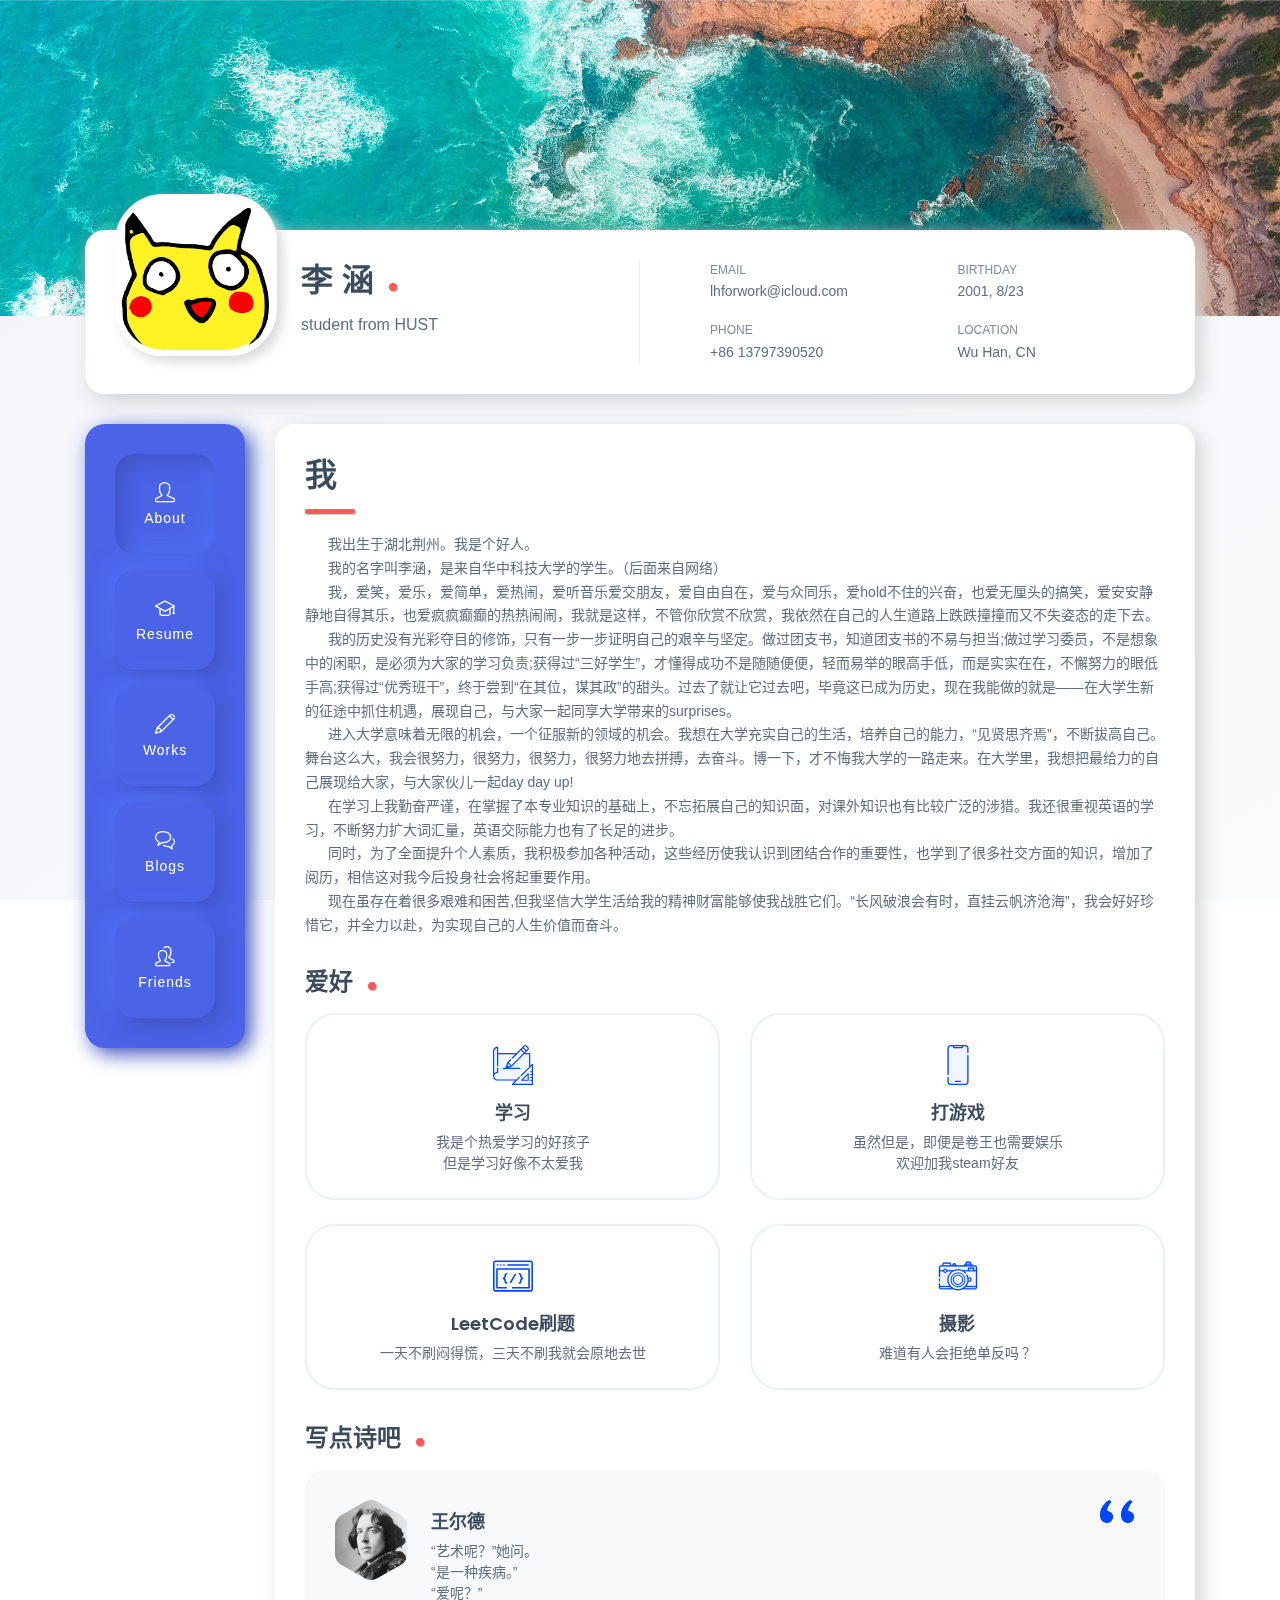
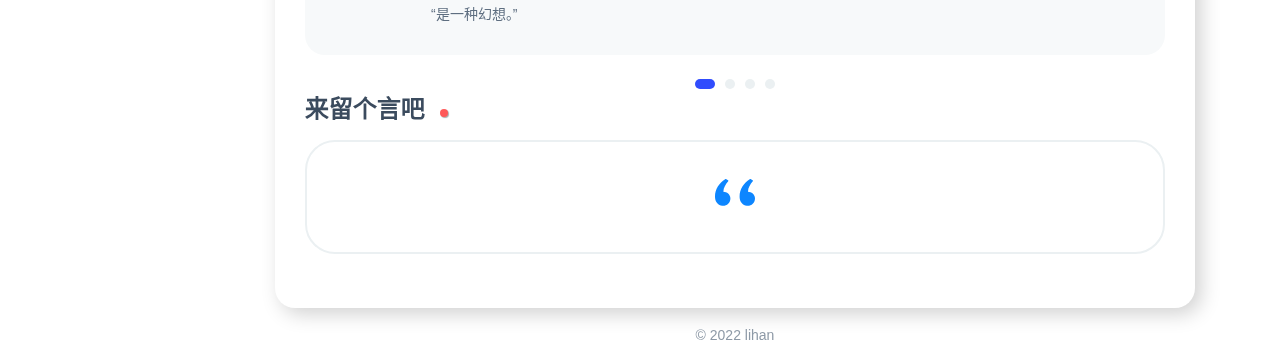
==== html/about.html @ 34a6a2f2 "first commit" ====
﻿<!DOCTYPE html>
<html lang="zh-CN">

<head>
    <meta charset="utf-8"/>
    <title>my about</title>
    <!-- Meta Data -->
    <meta http-equiv="X-UA-Compatible" content="IE=edge">
    <meta name="viewport" content="width=device-width, initial-scale=1, shrink-to-fit=no">
    <meta name="format-detection" content="telephone=no"/>
    <meta name="format-detection" content="address=no"/>
    <meta name="author" content="lihan"/>
    <meta name="description" content="blog"/>
    <!-- Styles -->
    <link rel="stylesheet" type="text/css" href="../assets/css/style.css"/>
    <!-- JavaScripts -->
    <script src="../assets/js/jquery-3.4.1.min.js"></script>
    <script src="../assets/js/plugins.min.js"></script>
    <script src="../assets/js/common.js"></script>
</head>
<body>
<!--加载动画-->
<div class="preloader">
    <div class="preloader__wrap">
        <div class="circle-pulse">
            <div class="circle-pulse__1"></div>
            <div class="circle-pulse__2"></div>
        </div>
        <div class="preloader__progress"><span></span></div>
    </div>
</div>
<main class="main">
    <!-- Header Image -->
    <div class="header-image ">
        <div class="js-parallax " style="background-image: url(../assets/img/index_background.jpg);"></div>
    </div>

    <div class="container gutter-top">
        <!-- Header -->
        <header class="header box">
            <div class="header-name-avatar">
                <div class="header-photo ">
                    <a href="../index.html">
                        <img class="header-photo-img " src="../assets/img/pikapika.jpg" alt="avatar">
                    </a>
                </div>
                <div class="header-base-info">
                    <h2 class="title">李&nbsp涵</h2>
                    <div class="status">student from HUST</div>
                </div>
            </div>
            <div class="header-right">
                <ul class="header__contact">
                    <li><span class="overhead">Email</span>lhforwork@icloud.com</li>
                    <li><span class="overhead">Phone</span>+86 13797390520</li>
                </ul>
                <ul class="header__contact">
                    <li><span class="overhead">Birthday</span>2001, 8/23</li>
                    <li><span class="overhead">Location</span>Wu Han, CN</li>
                </ul>
            </div>
        </header>

        <div class="row sticky-parent">
            <!-- Sidebar nav -->
            <aside class="col-12 col-md-12 col-lg-2">
                <div class="sidebar box2 sticky-column">
                    <ul class="nav">
                        <li class="nav__item"><a class="active" href="about.html"><i class="simple-icon-user"></i>About</a>
                        </li>
                        <li class="nav__item"><a href="resume.html"><i class="simple-icon-graduation"></i>Resume</a>
                        </li>
                        <li class="nav__item"><a href="works.html"><i class="simple-icon-pencil"></i>Works</a></li>
                        <li class="nav__item"><a href="blog.html"><i class="simple-icon-bubbles"></i>Blogs</a></li>
                        <li class="nav__item"><a href="friends.html"><i class="simple-icon-people"></i>Friends</a></li>
                    </ul>
                </div>
            </aside>

            <!-- Content -->
            <div class="col-12 col-md-12 col-lg-10">
                <div class="box box-content">
                    <!-- About -->
                    <div class="pb-0 pb-sm-2">
                        <h1 class="title title--h1 first-title title-separate">我</h1>
                        <p>&nbsp;&nbsp;&nbsp;&nbsp;&nbsp;&nbsp;我出生于湖北荆州。我是个好人。
                            <br/>&nbsp;&nbsp;&nbsp;&nbsp;&nbsp;&nbsp;我的名字叫李涵，是来自华中科技大学的学生。（后面来自网络）
                            <br/>&nbsp;&nbsp;&nbsp;&nbsp;&nbsp;&nbsp;我，爱笑，爱乐，爱简单，爱热闹，爱听音乐爱交朋友，爱自由自在，爱与众同乐，爱hold不住的兴奋，也爱无厘头的搞笑，爱安安静静地自得其乐，也爱疯疯癫癫的热热闹闹，我就是这样，不管你欣赏不欣赏，我依然在自己的人生道路上跌跌撞撞而又不失姿态的走下去。
                            <br/>&nbsp;&nbsp;&nbsp;&nbsp;&nbsp;&nbsp;我的历史没有光彩夺目的修饰，只有一步一步证明自己的艰辛与坚定。做过团支书，知道团支书的不易与担当;做过学习委员，不是想象中的闲职，是必须为大家的学习负责;获得过“三好学生”，才懂得成功不是随随便便，轻而易举的眼高手低，而是实实在在，不懈努力的眼低手高;获得过“优秀班干”，终于尝到“在其位，谋其政”的甜头。过去了就让它过去吧，毕竟这已成为历史，现在我能做的就是——在大学生新的征途中抓住机遇，展现自己，与大家一起同享大学带来的surprises。
                            <br/>&nbsp;&nbsp;&nbsp;&nbsp;&nbsp;&nbsp;进入大学意味着无限的机会，一个征服新的领域的机会。我想在大学充实自己的生活，培养自己的能力，“见贤思齐焉”，不断拔高自己。舞台这么大，我会很努力，很努力，很努力，很努力地去拼搏，去奋斗。博一下，才不悔我大学的一路走来。在大学里，我想把最给力的自己展现给大家，与大家伙儿一起day day up!
                            <br/>&nbsp;&nbsp;&nbsp;&nbsp;&nbsp;&nbsp;在学习上我勤奋严谨，在掌握了本专业知识的基础上，不忘拓展自己的知识面，对课外知识也有比较广泛的涉猎。我还很重视英语的学习，不断努力扩大词汇量，英语交际能力也有了长足的进步。
                            <br/>&nbsp;&nbsp;&nbsp;&nbsp;&nbsp;&nbsp;同时，为了全面提升个人素质，我积极参加各种活动，这些经历使我认识到团结合作的重要性，也学到了很多社交方面的知识，增加了阅历，相信这对我今后投身社会将起重要作用。
                            <br/>&nbsp;&nbsp;&nbsp;&nbsp;&nbsp;&nbsp;现在虽存在着很多艰难和困苦,但我坚信大学生活给我的精神财富能够使我战胜它们。“长风破浪会有时，直挂云帆济沧海”，我会好好珍惜它，并全力以赴，为实现自己的人生价值而奋斗。
                        </p>
                    </div>

                    <!-- 爱好 -->
                    <div class="mt-1">
                        <h2 class="title title--h3">爱好</h2>
                        <div class="row">
                            <!-- Case Item -->
                            <div class="col-12 col-lg-6">
                                <div class="case-item">
                                    <img class="case-item-icon" src="../assets/icon/icon-design.svg" alt=""/>
                                    <div>
                                        <h3 class="title title-h4">学习</h3>
                                        <p class="case-item-caption">我是个热爱学习的好孩子<br/>但是学习好像不太爱我</p>
                                    </div>
                                </div>
                            </div>
                            <!-- Case Item -->
                            <div class="col-12 col-lg-6">
                                <div class="case-item">
                                    <img class="case-item-icon" src="../assets/icon/icon-app.svg" alt=""/>
                                    <div>
                                        <h3 class="title title-h4">打游戏</h3>
                                        <p class="case-item-caption">虽然但是，即便是卷王也需要娱乐<br/>欢迎加我steam好友</p>
                                    </div>
                                </div>
                            </div>
                            <!-- Case Item -->
                            <div class="col-12 col-lg-6">
                                <div class="case-item">
                                    <img class="case-item-icon" src="../assets/icon/icon-dev.svg" alt=""/>
                                    <div>
                                        <h3 class="title title-h4">LeetCode刷题</h3>
                                        <p class="case-item-caption">一天不刷闷得慌，三天不刷我就会原地去世</p>
                                    </div>
                                </div>
                            </div>

                            <!-- Case Item -->
                            <div class="col-12 col-lg-6">
                                <div class="case-item">
                                    <img class="case-item-icon" src="../assets/icon/icon-photo.svg" alt=""/>
                                    <div>
                                        <h3 class="title title-h4">摄影</h3>
                                        <p class="case-item-caption">难道有人会拒绝单反吗 ？</p>
                                    </div>
                                </div>
                            </div>
                        </div>
                    </div>

                    <!-- 诗 -->
                    <div class="mt-2">
                        <h2 class="title title--h3">写点诗吧</h2>
                        <div class="swiper-container js-carousel-review">
                            <div class="swiper-wrapper">
                                <!-- Item review -->
                                <div class="swiper-slide review-item">
                                    <svg class="avatar avatar--80" viewBox="0 0 84 84">
                                        <g class="avatar__hexagon">
                                            <image xlink:href="../assets/img/王尔德.jpg" height="100%"/>
                                        </g>
                                    </svg>
                                    <div class="review-item__textbox">
                                        <h4 class="title title--h5">王尔德</h4>
                                        <p class="review-item__caption">“艺术呢？”她问。<br/>“是一种疾病。”
                                            <br/>“爱呢？”<br/>“是一种幻想。”</p>
                                    </div>
                                </div>

                                <!-- Item review -->
                                <div class="swiper-slide review-item">
                                    <svg class="avatar avatar--80" viewBox="0 0 84 84">
                                        <g class="avatar__hexagon">
                                            <image xlink:href="../assets/img/菲茨杰拉德.jpg" height="100%" />
                                        </g>
                                    </svg>
                                    <div class="review-item__textbox">
                                        <h4 class="title title--h5">菲茨杰拉德</h4>
                                        <p class="review-item__caption">我感到自己既身在其中，又置身事外，<br/>对人生无穷无尽的变化既着迷，又厌恶。</p>
                                    </div>
                                </div>

                                <!-- Item review -->
                                <div class="swiper-slide review-item">
                                    <svg class="avatar avatar--80" viewBox="0 0 84 84">
                                        <g class="avatar__hexagon">
                                            <image xlink:href="../assets/img/萨特.jpg" height="100%" />
                                        </g>
                                    </svg>
                                    <div class="review-item__textbox">
                                        <h4 class="title title--h5">萨特</h4>
                                        <p class="review-item__caption">人是一堆无用的热情。</p>
                                    </div>
                                </div>

                                <!-- Item review -->
                                <div class="swiper-slide review-item">
                                    <svg class="avatar avatar--80" viewBox="0 0 84 84">
                                        <g class="avatar__hexagon">
                                            <image xlink:href="../assets/img/米兰昆德拉.jpg" height="100%" />
                                        </g>
                                    </svg>
                                    <div class="review-item__textbox">
                                        <h4 class="title title--h5">米兰·昆德拉</h4>
                                        <p class="review-item__caption">“那咱们往哪儿啊？”<br/>“往前走。”<br/>“哪里是前啊？”<br/>“我对您透露一个大秘密，这是人类最古老的玩笑。往哪走，都是往前走。”</p>
                                    </div>
                                </div>
                            </div>

                            <div class="swiper-pagination"></div>
                        </div>
                    </div>

                    <!-- SVG masks -->
                    <svg class="svg-defs">
                        <clipPath id="avatar-box">
                            <path d="M1.85379 38.4859C2.9221 18.6653 18.6653 2.92275 38.4858 1.85453 56.0986.905299 77.2792 0 94 0c16.721 0 37.901.905299 55.514 1.85453 19.821 1.06822 35.564 16.81077 36.632 36.63137C187.095 56.0922 188 77.267 188 94c0 16.733-.905 37.908-1.854 55.514-1.068 19.821-16.811 35.563-36.632 36.631C131.901 187.095 110.721 188 94 188c-16.7208 0-37.9014-.905-55.5142-1.855-19.8205-1.068-35.5637-16.81-36.63201-36.631C.904831 131.908 0 110.733 0 94c0-16.733.904831-37.9078 1.85379-55.5141z"/>
                        </clipPath>
                        <clipPath id="avatar-hexagon">
                            <path d="M0 27.2891c0-4.6662 2.4889-8.976 6.52491-11.2986L31.308 1.72845c3.98-2.290382 8.8697-2.305446 12.8637-.03963l25.234 14.31558C73.4807 18.3162 76 22.6478 76 27.3426V56.684c0 4.6805-2.5041 9.0013-6.5597 11.3186L44.4317 82.2915c-3.9869 2.278-8.8765 2.278-12.8634 0L6.55974 68.0026C2.50414 65.6853 0 61.3645 0 56.684V27.2891z"/>
                        </clipPath>
                    </svg>

                    <!-- 留言板 -->
                    <div class="mt-1">
                        <h2 class="title title--h3">来留个言吧</h2>
                        <div class="row">
                            <div class="col-12 ">
                                <a href="board.html">
                                <div class="case-item">
                                    <img class="case-item-icon" src="../assets/icon/icon-quote-dark.svg" alt=""/>
                                </div>
                                </a>
                            </div>
                        </div>
                    </div>
                </div>
                <!-- Footer -->
                <footer class="footer">© 2022 lihan</footer>
            </div>
        </div>
    </div>
</main>

<div class="back-to-top"></div>

</body>
</html>
---- assets/css/style.css ----
/* ------------------------------------------------

 - General Styles
 - Typography
 - Preloader
 - Form
 - Button
 - Preloader
 - Header
 - Sections
 - Navbar
 - Footer
 - Cases
 - Clients
 - Contact
 - Single post
 - Footer
 - Contact
 - Portfolio
 - News
 - Single news
 - Testimonials
 - Timeline
 - Other
 
------------------------------------------------ */
@import url(vendors/bootstrap.min.css);
@import url(vendors/swiper.min.css);
@import url(../icon/icomoon.css);
@import url(../icon/simple-line-icons.css);
@import url("https://fonts.googleapis.com/css2?family=Poppins:ital,wght@0,400;0,500;0,600;1,400;1,500;1,600&display=swap");
/* -----------------------------------------------------------------
    - General Styles
----------------------------------------------------------------- */
*,
::before,
::after {
  background-repeat: no-repeat;
  box-sizing: border-box;
}

html {
  font-size: 1rem;
  -webkit-overflow-scrolling: touch;
  -webkit-box-sizing: border-box;
  box-sizing: border-box;
  -ms-overflow-x: hidden;
}

body, html {
  -webkit-text-size-adjust: 100%;
}

body {
  background: linear-gradient(145.44deg, #F2F4FA 0%, #FAFBFC 100%) no-repeat fixed;
  color: #5E6E80;
  font-family: "PingFang SC","Helvetica Neue", sans-serif;
  font-weight: 400;
  font-size: 0.875rem;
  line-height: 1.7;
  min-height: 100vh;
  overflow-x: hidden;
  -ms-overflow-style: scrollbar;
  -webkit-font-smoothing: antialiased;
}
@media only screen and (max-width: 580px) {
  body {
    line-height: 1.6;
  }
}

html.is-scroll-disabled body {
  height: 100vh;
  overflow: hidden;
}

@media all and (-ms-high-contrast: none), (-ms-high-contrast: active) {
  html.is-scroll-disabled {
    overflow: hidden;
  }
}
.no-scroll {
  overflow: hidden;
  -ms-overflow-style: none;
}

.no-scroll-height {
  overflow-x: hidden;
}

.svg-defs {
  position: absolute;
  height: 0;
  width: 0;
}


/* -----------------------------------------------------------------
    - Typography
----------------------------------------------------------------- */
h1, h2, h3, h4, h5, h6 {
  color: #3B4B5E;
  font-family: "Poppins", sans-serif;
  font-weight: 600;
  line-height: 1.3;
}

.title--h1 {
  font-size: 2rem;
  margin-bottom: 1.3rem;
}
@media only screen and (max-width: 580px) {
  .title--h1 {
    font-size: 1.75rem;
    margin-bottom: 1rem;
  }
}
.title--h2 {
  font-size: 1.625rem;
}
@media only screen and (max-width: 580px) {
  .title--h2 {
    font-size: 1.375rem;
  }
}
.title--h3 {
  font-size: 1.5rem;
  margin-bottom: 1rem;
}
@media only screen and (max-width: 580px) {
  .title--h3 {
    font-size: 1.125rem;
  }
}
.title-h4 {
  font-size: 1.125rem;
}
@media only screen and (max-width: 580px) {
  .title-h4 {
    font-size: 1rem;
  }
}
.title--h5 {
  font-size: 1rem;
}
@media only screen and (max-width: 580px) {
  .title--h5 {
    font-size: 0.875rem;
  }
}
.title--h6 {
  font-size: 0.875rem;
}
@media only screen and (max-width: 580px) {
  .title--h6 {
    font-size: 0.75rem;
  }
}
.title--tone {
  color: #304CFD;
}
.title-icon {
  margin-right: 0.5rem;
  margin-top: -0.25rem;
  height: 1.875rem;
  width: 1.875rem;
}
@media only screen and (max-width: 580px) {
  .title-icon {
    height: 1.5625rem;
    width: 1.875rem;
  }
}
.title-separate {
  margin-bottom: 2.3125rem;
  position: relative;
}
.title-separate::before, .title-separate::after {
  content: '';
  background-color: #FF5959;
  border-radius: 1rem;
  height: 5px;
  position: absolute;
  bottom: -18px;
  left: 0;
  width: 3.125rem;
  box-shadow: 1px 1px 1px #cbc9c9;
  z-index: 1;
}

@media only screen and (max-width: 580px) {
  .title-separate {
    margin-bottom: 1.5625rem;
  }
  .title-separate::before, .title-separate::after {
    height: 0.1875rem;
    bottom: -0.625rem;
  }
  .title-separate::before {
    width: 3rem;
  }
  .title-separate::after {
    width: 1rem;
  }
}

.weight--400 {
  font-weight: 400;
}
.weight--500 {
  font-weight: 500;
}
.weight--600 {
  font-weight: 600;
}

.overhead {
  color: rgba(94, 110, 128, 0.8);
  font-size: 0.75rem;
  display: block;
  text-transform: uppercase;
}

.block-quote {
  font-size: 1rem;
  font-weight: 400;
  font-style: italic;
  margin: 1.8125rem 0;
  position: relative;
  line-height: 1.6;
}
@media only screen and (max-width: 992px) {
  .block-quote {
    padding-left: 3.75rem;
  }
}
@media only screen and (max-width: 580px) {
  .block-quote {
    font-size: 1.125rem;
    margin: 0.625rem 0 1.25rem;
    padding-left: 0;
    padding-top: 2.5rem;
  }
}
.block-quote::before {
  background-image: url(../icon/icon-quote.svg);
  background-repeat: no-repeat;
  background-position: center;
  background-size: contain;
  content: '';
  height: 2.125rem;
  margin: 0 auto;
  position: absolute;
  top: 0;
  left: -54px;
  width: 2.125rem;
}
@media only screen and (max-width: 992px) {
  .block-quote::before {
    left: 0;
  }
}
@media only screen and (max-width: 580px) {
  .block-quote::before {
    right: 0;
  }
}
.block-quote__author {
  font-size: 0.875rem;
  font-style: normal;
  display: block;
  margin-top: 0.625rem;
  padding-left: 3rem;
  position: relative;
}
@media only screen and (max-width: 580px) {
  .block-quote__author {
    font-size: 0.875rem;
    margin-top: 0;
    padding-left: 2rem;
  }
}
.block-quote__author::before {
  content: '';
  background-color: #5E6E80;
  height: 1px;
  margin-bottom: auto;
  margin-top: auto;
  position: absolute;
  top: 0;
  bottom: 0;
  left: 0;
  width: 2rem;
}
@media only screen and (max-width: 580px) {
  .block-quote__author::before {
    width: 1rem;
  }
}

a {
  color: #304CFD;
  cursor: pointer;
  text-decoration: none;
  -webkit-text-decoration-skip: objects;
  transition: color 0.3s cubic-bezier(0.72, 0.16, 0.345, 0.875);
}
a:hover {
  color: #304CFD;
  outline: none;
  text-decoration: underline;
}
a.decoration--none {
  text-decoration: none;
}

img {
  max-width: 100%;
  -webkit-user-select: none;
  -moz-user-select: none;
  -ms-user-select: none;
  user-select: none;
}

iframe {
  background-color: #5E6E80;
  border: 0;
  display: block;
  height: 100%;
  width: 100%;
}

.cover {
  border-radius: 0.375rem;
  object-fit: cover;
  object-position: center;
  font-family: 'object-fit: cover; object-position: center;', sans-serif;
  height: 100%;
  width: 100%;
}
@media only screen and (max-width: 580px) {
  .cover {
    border-radius: 0.25rem;
  }
}

::-moz-selection {
  background: transparent;
  color: #304CFD;
}

::selection {
  background: transparent;
  color: #304CFD;
}

/* -----------------------------------------------------------------
    - Form
----------------------------------------------------------------- */
.form-control, select,
.custom-select {
  background-color: #F7F9FA;
  border: 2px solid #F7F9FA;
  border-radius: 1.25rem;
  box-shadow: none;
  color: #5E6E80;
  font-size: inherit;
  height: auto;
  padding: 0.875rem 1.375rem 0.8125rem;
  position: relative;
  width: 100%;
  -webkit-appearance: none;
  -moz-appearance: none;
  appearance: none;
}
@media only screen and (max-width: 580px) {
  .form-control, select,
  .custom-select {
    padding: 0.8125rem 1.375rem 0.75rem;
  }
}

.form-control:focus, select:focus,
.custom-select:focus {
  background-color: #fff;
  border: 2px solid rgba(141, 153, 166, 0.2);
  color: #5E6E80;
  box-shadow: none;
  outline: none;
}

.form-control {
  line-height: inherit;
}
@media all and (-ms-high-contrast: none), (-ms-high-contrast: active) {
  .form-control {
    line-height: 0;
  }
}
.form-control__icon {
  padding-left: 3.375rem;
}
@media only screen and (max-width: 580px) {
  .form-control__icon {
    padding-left: 2.8125rem;
  }
}


.form-group {
  margin-bottom: 2rem;
  position: relative;
}
@media only screen and (max-width: 580px) {
  .form-group {
    margin-bottom: 1.6875rem;
  }
}
.form-group .font-icon {
  color: #5E6E80;
  font-size: 1.125rem;
  margin: auto 0;
  position: absolute;
  top: 0;
  bottom: 0;
  left: 38px;
  height: 1rem;
  width: 1rem;
  z-index: 1;
}
@media only screen and (max-width: 580px) {
  .form-group .font-icon {
    font-size: 1rem;
    left: 2.125rem;
  }
}

.help-block {
  position: absolute;
  font-size: 0.75rem;
  line-height: 1.4;
  padding-top: 0.3125rem;
  padding-left: 0.375rem;
}
@media only screen and (max-width: 580px) {
  .help-block {
    font-size: 0.6875rem;
  }
}

.with-errors {
  color: #FF3D57;
}

.has-error input,
.has-error input:focus{
  border-color: #FF3D57;
}

#validator-contact {
  font-size: 0.875rem;
  margin-top: 1rem;
}

.form-control::-webkit-input-placeholder {
  color: #8D99A6;
}

.form-control::-moz-placeholder {
  color: #8D99A6;
}

.form-control:-ms-input-placeholder {
  color: #8D99A6;
}

.form-control::-ms-input-placeholder {
  color: #8D99A6;
}

.form-control::placeholder {
  color: #8D99A6;
}

input:invalid{
  outline: none !important;
}

.custom-control-input:focus ~ .custom-control-label::before {
  box-shadow: 0 0 0 0.2rem rgba(48, 76, 253, 0.25);
}
.custom-control-input:focus:not(:checked) ~ .custom-control-label::before {
  border-color: #304CFD;
}
.custom-control-input:not(:disabled):active ~ .custom-control-label::before {
  border-color: #fff;
  background-color: transparent;
}
.custom-control-input:checked ~ .custom-control-label::before {
  border-color: #304CFD;
  background-color: #304CFD;
}

.custom-control-label {
  line-height: 1.55;
  padding-left: 0.5rem;
}
.custom-control-label::before {
  background-color: transparent;
  border: 1px solid #5E6E80;
}

select,
.custom-select {
  background: url("data:image/svg+xml,%3csvg xmlns='http://www.w3.org/2000/svg' viewBox='0 0 4 5'%3e%3cpath fill='%23fff' d='M2 0L0 2h4zm0 5L0 3h4z'/%3e%3c/svg%3e") no-repeat right 0.1rem center/10px 16px;
}
select option,
.custom-select option {
  color: #5E6E80;
}

.dropdown-menu {
  border: 0;
  border-radius: 12px;
  box-shadow: 0 0.5rem 2.5rem rgba(94, 110, 128, 0.25);
  color: #5E6E80;
  font-size: 0.9375rem;
}
.dropdown-menu::before {
  content: '';
  border-left: 0.375rem solid transparent;
  border-right: 0.375rem solid transparent;
  border-bottom: 0.375rem solid #fff;
  height: 0;
  position: absolute;
  top: -6px;
  left: 18px;
  width: 0;
}
.dropdown.dropup .dropdown-menu::before {
  border-left: 0.375rem solid transparent;
  border-right: 0.375rem solid transparent;
  border-top: 0.375rem solid #fff;
  border-bottom: 0.375rem solid transparent;
  top: auto;
  bottom: -0.75rem;
}

.tooltip-inner {
  max-width: 12.5rem;
  padding: 0.25rem 0.625rem 0.25rem;
  background-color: #5E6E80;
  border-radius: 0.25rem;
  box-shadow: 0 1rem 2rem rgba(94, 110, 128, 0.25), 0 0.125rem 1rem rgba(94, 110, 128, 0.5);
}
.tooltip.show {
  opacity: 1;
}

.bs-tooltip-top .arrow::before,
.bs-tooltip-auto[x-placement^="top"] .arrow::before {
  border-width: 0.3125rem 0.3125rem 0;
  border-top-color: #5E6E80;
}

.bs-tooltip-right .arrow::before,
.bs-tooltip-auto[x-placement^="right"] .arrow::before {
  border-width: 0.3125rem 0.3125rem 0.3125rem 0;
  border-right-color: #5E6E80;
}

.bs-tooltip-left .arrow::before,
.bs-tooltip-auto[x-placement^="left"] .arrow::before {
  border-width: 0.3125rem 0 0.3125rem 0.3125rem;
  border-left-color: #5E6E80;
}

.bs-tooltip-bottom .arrow::before,
.bs-tooltip-auto[x-placement^="bottom"] .arrow::before {
  border-width: 0 0.3125rem 0.3125rem;
  border-bottom-color: #5E6E80;
}

@media only screen and (min-width: 580px) {
  .pt-sm-6 {
    padding-top: 5rem;
  }
}

.btn {
  background-image: linear-gradient(142.17deg, #3086FF 6.66%, #304CFD 91.48%);
  box-shadow: inset -0.25rem -0.25rem 0.3125rem rgba(0, 0, 0, 0.1), inset 0.25rem 0.25rem 0.3125rem rgba(255, 255, 255, 0.23);
  border-radius: 20px;
  border: 0;
  color: #fff;
  cursor: pointer;
  font-size: 1rem;
  font-weight: 400;
  line-height: 1;
  height: 3.5rem;
  padding: 0 1.5rem;
  position: relative;
  transition: .4s ease-in-out;
  white-space: nowrap;
}
.btn:hover {
  color: #fff;
  box-shadow: none;
  opacity: .9;
}
.btn .font-icon {
  margin-right: 0.375rem;
}
.btn.disabled {
  pointer-events: none;
}
.btn.disabled:hover {
  opacity: .9;
}
.btn.disabled:hover {
  opacity: .9;
}

button:focus {
  outline: none;
}

/* -----------------------------------------------------------------
    - Preloader
----------------------------------------------------------------- */
.preloader {
  display: flex;
  align-items: center;
  justify-content: center;
  background-color: #fff;
  position: fixed;
  top: 0;
  left: 0;
  width: 100%;
  height: 100%;
  overflow: hidden;
  text-align: center;
  z-index: 1106;
  opacity: 1;
}
.preloader > * {
  min-width: 0;
}
.preloader__wrap {
  width: 100%;
  max-width: 9.375rem;
}
.preloader__progress {
  background: #fff;
  height: 0.125rem;
  position: absolute;
  top: 0;
  left: 0;
  overflow: hidden;
  width: 100%;
}
.preloader__progress span {
  background: #304CFD;
  position: absolute;
  top: 0;
  left: 0;
  height: 100%;
  width: 0;
}

.circle-pulse > * {
  position: absolute;
  top: 50%;
  left: 50%;
  border-radius: 50%;
  box-sizing: border-box;
  transform: scale(0);
  animation: pulse 0.5s;
}

.circle-pulse__1 {
  width: 6rem;
  height: 6rem;
  margin-top: -3rem;
  margin-left: -3rem;
  background-color: #304CFD;
}

.circle-pulse__2 {
  width: 4.8rem;
  height: 4.8rem;
  margin-top: -2.4rem;
  margin-left: -2.4rem;
  background-color: rgba(48, 76, 253, 0.7);
  animation-delay: -0.3s;
}

@keyframes pulse {
  0% {
    transform: scale(0, 0);
    opacity: 1;
  }
  100% {
    transform: scale(1, 1);
    opacity: 0;
  }
}
/* -----------------------------------------------------------------
    - Header
----------------------------------------------------------------- */
.header-image {
  height: 19.75rem;
  position: absolute;
  top: 0;
  left: 0;
  width: 100%;
}

.header {
  display: flex;
  margin-bottom: 1.875rem;
}
.header > * {
  min-width: 0;
}
@media only screen and (max-width: 992px) {
  .header {
    flex-direction: column;
  }
}
@media only screen and (max-width: 580px) {
  .header {
    margin-bottom: 0.9375rem;
  }
}
.header-name-avatar {
  display: flex;
  align-items: start;
  flex: 0 0 50%;
  padding-right: 1.875rem;
  position: relative;
}
.header-name-avatar > * {
  min-width: 0;
}
.header-name-avatar::before {
  content: '';
  background-color: #EBF0F2;
  position: absolute;
  top: 0;
  right: 0;
  bottom: 0;
  height: 100%;
  width: 1px;
}
@media only screen and (max-width: 992px) {
  .header-name-avatar::before {
    position: absolute;
    top: auto;
    right: 0;
    bottom: 0;
    height: 1px;
    width: 100%;
  }
}
.header-right {
  display: flex;
  align-items: start;
  flex: 0 0 50%;
  padding-left: 1.875rem;
}
.header-right > * {
  min-width: 0;
}
@media only screen and (max-width: 992px) {
  .header-right {
    padding-left: 0;
    padding-top: 1.875rem;
  }
  .header-right ul:first-child {
    padding: 0;
  }
}
@media only screen and (max-width: 580px) {
  .header-right {
    padding-top: 1.5rem;
  }
}
.header-photo {
  border: 0.375rem solid #fff;
  border-radius: 3rem;
  background: #ffffff;
  box-shadow:  6px 6px 12px #dbdbdb;
  margin-top: -4.125rem;
  height: 10.125rem;
  overflow: hidden;
  width: 10.125rem;
  cursor: pointer;
  transition: all 0.5s;
}
.header-photo:hover{
  transform: scale(1.1);
}
@media only screen and (max-width: 992px) {
  .header-photo {
    margin-top: -5rem;
    margin-bottom: 1.25rem;
  }
}
.header-photo-img {
  height: 100%;
  width: 100%;
}
.header-base-info {
  margin-left: 1.5rem;
}
@media only screen and (max-width: 992px) {
  .header-base-info {
    margin-left: 3rem;
  }
}
h2.title:after {
  content: "";
  background-color: #FF5959;
  border-radius: 50%;
  display: inline-block;
  margin-left: 15px;
  height: 8px;
  width: 8px;
  box-shadow: 1px 1px 1px #a9acac;
}

.header-base-info .title {
  margin-bottom: 0.125rem;
  font-family: "PingFang SC", sans-serif;
}
.header__social {
  display: flex;
  align-items: center;
  font-size: 1rem;
  list-style: none;
  margin-top: 0.5rem;
  margin-bottom: 0;
  padding: 0;
}
.header__social > * {
  min-width: 0;
}
.header__social li {
  margin-right: 1rem;
}
.header__social li:last-child {
  margin-right: 0;
}
.header__social a {
  color: #5E6E80;
  text-decoration: none;
}
.header__social a:hover {
  color: #304CFD;
}
@media only screen and (max-width: 992px) {
  .header__social {
    justify-content: center;
  }
}
.header__contact {
  list-style: none;
  margin-bottom: 0;
  width: 50%;
}
@media only screen and (max-width: 992px) {
  .header__contact:first-child {
    padding: 0;
    margin-bottom: 1rem;
  }
}
@media only screen and (max-width: 580px) {
  .header__contact {
    padding: 0;
    width: 100%;
  }
  .header__contact:first-child {
    margin-bottom: 0.75rem;
  }
}
.header__contact li {
  margin-bottom: 1rem;
  word-break: break-all;
}
@media only screen and (max-width: 580px) {
  .header__contact li {
    margin-bottom: 0.75rem;
  }
}
.header__contact li:last-child {
  margin-bottom: 0;
}

.status {
  font-size: 1rem;
  display: inline-flex;
  align-items: center;
  margin-top: 7px;
}
.status > * {
  min-width: 0;
}

/* -----------------------------------------------------------------
    - Sections
----------------------------------------------------------------- */
.box {
  padding: 1.875rem;
  position: relative;
  transition: box-shadow .5s ease-in-out;

  border-radius: 1.25rem;
  background: #ffffff;
  box-shadow:  0.375rem 0.375rem 1.25rem #d1d1d1;
}
.box2 {
  padding: 1.875rem;
  position: relative;
  transition: box-shadow .3s ease-in-out;
  border-radius: 1.25rem;
  background: #4A63E7;
  box-shadow:  0.375rem 0.375rem 1.25rem #3d51bd;
}

.box3{
  background-color: #fff;
  border-radius: 1.25rem;
  padding: 1.875rem;
  position: relative;
  transition: box-shadow .5s ease-in-out;
}
.box3:hover{
  border-radius: 1.25rem;
  background: #ffffff;
  box-shadow: inset 0.375rem 0.375rem 1.25rem #d1d1d1,
  inset -0.375rem -0.375rem 1.25rem #ffffff;
}

.box.news-item:hover{
  box-shadow:  none;
}
.progress:hover{
  transition: box-shadow .5s ease-in-out;
  border-radius: 1.25rem;
  background: #ffffff;
  box-shadow:  0.375rem 0.375rem 1.25rem #d1d1d1;
}
@media only screen and (max-width: 580px) {
  .box {
    padding: 1rem;
  }
}

.box__border {
  border: 2px solid #EBF0F2;
  border-radius: 20px;
}
@media only screen and (max-width: 580px) {
  .box__border {
    border-radius: 13px;
    padding: 1rem;
  }
  .box-content {
    border-radius: 13px;
  }
}

@media only screen and (max-width: 992px) {
  .box-content {
    border-radius: 0 0 20px 20px;
  }
}

.js-image {
  background-size: cover;
  background-position: center;
  height: 100%;
  width: 100%;
}

.overlay {
  position: relative;
}
.overlay::before, .overlay--45::before, .overlay--80::before {
  content: '';
  background-color: rgba(46, 47, 54, 0.8);
  position: absolute;
  top: 0;
  left: 0;
  height: 100%;
  width: 100%;
  z-index: 2;
}
.overlay--45::before {
  background-color: rgba(46, 47, 54, 0.45);
}
.overlay--80::before {
  background-color: rgba(46, 47, 54, 0.8);
}

.gutter-top {
  padding-top: 14.375rem;
}
@media only screen and (max-width: 580px) {
  .gutter-top {
    padding-top: 8.125rem;
  }
}
.gutter-top-100 {
  padding-top: 6.25rem;
}
@media only screen and (max-width: 580px) {
  .gutter-top-100 {
    padding-top: 8.125rem;
  }
}

.avatar {
  display: block;
  height: 100%;
  width: 100%;
}
.avatar--180 {
  max-height: 11.25rem;
  max-width: 11.25rem;
  height: 11.25rem;
  width: 11.25rem;
}
@media only screen and (max-width: 992px) {
  .avatar--180 {
    max-height: 12.5rem;
    max-width: 12.5rem;
    height: 12.5rem;
    width: 12.5rem;
  }
}
.avatar--80 {
  max-height: 5rem;
  max-width: 5rem;
}
@media only screen and (max-width: 580px) {
  .avatar--80 {
    max-height: 4.5454545455rem;
    max-width: 4.5454545455rem;
  }
}
.avatar--60 {
  max-height: 3.75rem;
  max-width: 3.75rem;
}
@media only screen and (max-width: 580px) {
  .avatar--60 {
    max-height: 2.8195488722rem;
    max-width: 2.8195488722rem;
  }
}
.avatar__box {
  clip-path: url(#avatar-box);
}
.avatar__hexagon {
  clip-path: url(#avatar-hexagon);
}
.avatar image {
  height: 100%;
  width: 100%;
}

.social {
  line-height: 0;
  margin-top: 1.5rem;
  margin-bottom: 1.375rem;
}
.social__link {
  color: #3B4B5E;
  display: inline-block;
  font-size: 0.875rem;
  margin-left: 0.8125rem;
  text-decoration: none;
}
.social__link:hover {
  cursor: pointer;
  text-decoration: none;
}
.social__link:first-child {
  margin-left: 0;
}

/* -----------------------------------------------------------------
    - Navbar
----------------------------------------------------------------- */
.sidebar {
  transition: all 0.5s ease-in-out;
}
@media only screen and (max-width: 1200px) {
  .sidebar {
    padding: 1.5rem;
  }
}
@media only screen and (max-width: 992px) {
  .sidebar {
    border-bottom: 1px solid #EBF0F2;
    border-radius: 20px 20px 0 0;
    padding: 1.875rem;
  }
}
@media only screen and (max-width: 580px) {
  .sidebar {
    border-bottom: 0;
    border-radius: 0;
    padding: 0.5rem 0.9375rem;
    position: fixed;
    top: 0;
    left: 0;
    width: 100%;
    z-index: 10;
  }
}
.sidebar.is_stuck {
  margin-top: 1.875rem;
  z-index: 1;
}

@media only screen and (max-width: 992px) {
  .nav {
    justify-content: space-between;
  }
}
@media only screen and (max-width: 580px) {
  .nav {
    justify-content: center;
  }
}
.nav__item {
  display: block;
  height: 6.25rem;
  margin-bottom: 1rem;
  text-align: center;
  width: 100%;

}
.nav__item:last-child {
  margin-bottom: 0;
}
@media only screen and (max-width: 1200px) {
  .nav__item {
    height: 5.125rem;
  }
}
@media only screen and (max-width: 992px) {
  .nav__item {
    margin-bottom: 0;
    width: calc(20% - 1rem);
  }
}
@media only screen and (max-width: 768px) {
  .nav__item {
    width: calc(20% - .5rem);
  }
}
@media only screen and (max-width: 580px) {
  .nav__item {
    height: auto;
    width: calc(20% - 0rem);
  }
}
.nav__item a {
  font-family: "PingFang SC", sans-serif;
  font-size: 0.875rem;
  display: flex;
  flex-direction: column;
  align-items: center;
  justify-content: center;
  height: 100%;
  position: relative;
  text-decoration: none;
  color: #ffffff;
  cursor: pointer;
  letter-spacing:0.06rem;

  border-radius: 20px;
  background: #4A63E7;
  box-shadow:  0.375rem 0.375rem 1.25rem #3d51bd,
  -0.375rem -0.375rem 1.25rem #5775ff;

}
.nav__item a > * {
  min-width: 0;
}

.nav__item a:hover {
  animation:hover-click 0.3s;
  border-radius: 1.25rem;
  background: #4A63E7;
  box-shadow: inset 0.375rem 0.375rem 1.25rem #3d51bd,
  inset -0.375rem -0.375rem 1.25rem #5775ff;
}
@keyframes hover-click {
  0% {box-shadow:  0.375rem 0.375rem 1.25rem #3d51bd,
    -0.375rem -0.375rem 1.25rem #5775ff;}
  50%  {box-shadow:none}
  100% {box-shadow: inset 0.375rem 0.375rem 1.25rem #3d51bd,
    inset -0.375rem -0.375rem 1.25rem #5775ff}
}

@media only screen and (max-width: 1200px) {
  .nav__item a {
    border-radius: 1rem;
    font-size: 0.75rem;
  }
}
@media only screen and (max-width: 768px) {
  .nav__item a {
    font-size: 0.6875rem;
  }
}
@media only screen and (max-width: 580px) {
  .nav__item a {
    background:none;
    box-shadow:none;
  }
  .nav__item a:hover {
    background:none;
    box-shadow:none;
    animation: none;
    color: rgba(82, 173, 252, 0.8);
  }
}
.nav__item a.active {
  color: #ffffff;
  border-radius: 1.25rem;
  background: #4A63E7;
  box-shadow: inset 0.375rem 0.375rem 1.25rem #3d51bd,
  inset -0.375rem -0.375rem 1.25rem #5775ff;
  animation: none;
}
.nav__item a.active:hover {

}
@media only screen and (max-width: 580px) {
  .nav__item a.active {
    background-image: none;
    box-shadow: none;
  }
  .nav__item a.active:hover {

  }
  .nav__item a.active::before {
    content: '';
    background-color: #FF5959;
    height: 0.125rem;
    position: absolute;
    bottom: -8px;
    left: 0;
    width: 100%;
  }
}
.nav__item [class^="icon-"] {
  display: block;
  font-size: 2.25rem;
  margin-top: 0.25rem;
  margin-bottom: 0.5rem;
}
@media only screen and (max-width: 1200px) {
  .nav__item [class^="icon-"] {
    font-size: 1.75rem;
    margin-bottom: 0.25rem;
  }
}
@media only screen and (max-width: 768px) {
  .nav__item [class^="icon-"] {
    font-size: 1.5rem;
  }
}
@media only screen and (max-width: 580px) {
  .nav__item [class^="icon-"] {
    font-size: 1.0625rem;
    margin-top: 0.375rem;
  }
}

/* -----------------------------------------------------------------
    - Footer
----------------------------------------------------------------- */
.footer {
  color: #8D99A6;
  font-size: 0.875rem;
  padding-top: 1rem;
  padding-bottom: 1rem;
  text-align: center;
}
@media only screen and (max-width: 580px) {
  .footer {
    padding-top: 0.5rem;
    padding-bottom: 0.5rem;
  }
}

/* -----------------------------------------------------------------
    - Cases
----------------------------------------------------------------- */
.case-item {
  border: 2px solid #EBF0F2;
  border-radius: calc(20px + 10px);
  display: flex;
  flex-direction: column;
  align-items: center;
  height: calc(100% - 24px);
  margin-bottom: 1.5rem;
  padding: 1.875rem 1.875rem 1.5rem;
  position: relative;
  text-align: center;
  transition: box-shadow 0.5s ease-in-out;
}
.case-item:hover{
  background: #ffffff;
  box-shadow: inset 0.375rem 0.375rem 1.25rem #d1d1d1,
  inset -0.375rem -0.375rem 1.25rem #ffffff;
}

.case-item > * {
  min-width: 0;
}
@media only screen and (max-width: 992px) {
  .case-item {
    height: calc(100% - 20px);
  }
}
@media only screen and (max-width: 580px) {
  .case-item {
    border-radius: 13px;
    height: calc(100% - 15px);
    margin-bottom: 0.9375rem;
    padding: 1rem;
    text-align: center;
  }
}
@media screen and (-ms-high-contrast: active), (-ms-high-contrast: none) {
  .case-item {
    display: block;
  }
}
.case-item-icon {
  height: 2.5rem;
  width: 2.5rem;
  margin-bottom: 1rem;
}
@media only screen and (max-width: 580px) {
  .case-item-icon {
    margin-bottom: 0.8125rem;
  }
}
.case-item div {
  flex: 1;
}
.case-item-caption {
  line-height: 1.5;
}
@media only screen and (max-width: 580px) {
  .case-item-caption {
    font-size: 0.8125rem;
    line-height: 1.4;
  }
}
.case-item-caption:last-child {
  margin-bottom: 0;
}

/* -----------------------------------------------------------------
    - friend-link
----------------------------------------------------------------- */
.js-carousel-clients {
  text-align: center;
  padding-top: 0.5rem;
  padding-bottom: 1rem;
}
.js-carousel-clients a{
  font-size: 1.5rem;
  color: #3d3d3d;
}
.js-carousel-clients a:link{
  text-decoration: none
}
.js-carousel-clients i{
  font-size: 2.5rem;
  margin-bottom: 0;
}
@media only screen and (max-width: 992px) {
  .js-carousel-clients {
    padding-bottom: 0;
  }
}
@media only screen and (max-width: 580px) {
  .js-carousel-clients .swiper-slide {
    text-align: center;
  }
}

/* -----------------------------------------------------------------
    - Contact
----------------------------------------------------------------- */
@media only screen and (max-width: 768px) {
  .contact-form .btn {
    width: 100%;
  }
}

.map {
  background-color: #F7F9FA;
  border-radius: 13px;
  height: 23.75rem;
  margin-bottom: 2rem;
  position: relative;
  direction: ltr;
}
@media only screen and (max-width: 580px) {
  .map {
    height: 15.625rem;
    margin-bottom: 1.25rem;
  }
}

.popover-map-title {
  color: #3B4B5E;
  font-size: 1.125rem;
  margin-top: 0.1875rem;
  margin-bottom: 0.5rem;
}
.popover-map-caption {
  color: #5E6E80;
  font-weight: 400;
}


/* -----------------------------------------------------------------
    - Portfolio
----------------------------------------------------------------- */
.gutter-sizer {
  width: 1.875rem;
}

.gallery-grid {
  display: flex;
}
.gallery-grid > * {
  min-width: 0;
}
.gallery-grid__item {
  margin-bottom: 1.25rem;
  width: calc(33% - 18px);
}
@media only screen and (max-width: 992px) {
  .gallery-grid__item {
    width: calc(50% - 16px);
  }
}
@media only screen and (max-width: 768px) {
  .gallery-grid__item {
    width: 100%;
  }
  .gallery-grid__item:last-child {
    margin-bottom: 0;
  }
}
.gallery-grid__item:hover .gallery-grid__image {
  transform: scale3d(1.1, 1.1, 1);
}
.gallery-grid-two .gallery-grid__item {
  width: calc(50% - 16px);
}
@media only screen and (max-width: 768px) {
  .gallery-grid-two .gallery-grid__item {
    width: 100%;
  }
}
.gallery-grid__image-wrap {
  border-radius: 14px;
  height: 11.25rem;
  overflow: hidden;
  position: relative;
  width: 100%;
  z-index: 1;
}
@media only screen and (max-width: 992px) {
  .gallery-grid__image-wrap {
    height: 12.5rem;
  }
}
@media only screen and (max-width: 768px) {
  .gallery-grid__image-wrap {
    height: 18.125rem;
  }
}
.gallery-grid-two .gallery-grid__image-wrap {
  height: auto;
}
.gallery-grid__image {
  border-radius: 10px;
  transform: scale3d(1, 1, 1);
}
.gallery-grid__title {
  margin-top: 1rem;
  margin-bottom: 0;
}
@media only screen and (max-width: 580px) {
  .gallery-grid__title {
    font-size: 0.875rem;
  }
}
.gallery-grid__category {
  font-size: 0.875rem;
  display: block;
}

@media only screen and (min-width: 769px) {
  .filter {
    display: inline-flex;
    flex-wrap: wrap;
    font-size: 1rem;
    list-style: none;
    margin-bottom: 1.1875rem;
    padding: 0;
  }
  .filter > * {
    min-width: 0;
  }
  .filter__item {
    padding-right: 1rem;
    position: relative;
  }
  .filter__item::before {
    content: '';
    background-color: #5E6E80;
    border-radius: 0.1875rem;
    position: absolute;
    top: 0;
    right: 6px;
    bottom: 0;
    height: 0.25rem;
    margin: auto;
    width: 0.25rem;
  }
  .filter__item:first-child {
    display: none;
  }
  .filter__item:last-child {
    padding-right: 0;
  }
  .filter__item:last-child::before {
    display: none;
  }
  .filter__item a {
    color: rgba(94, 110, 128, 0.8);
  }
  .filter__item.active a {
    color: #3B4B5E;
  }
  .filter__link {
    padding: 0 0.25rem;
    text-decoration: none;
    display: block;
    overflow: hidden;
    position: relative;
  }
  .filter__link:hover {
    text-decoration: none;
  }
}
.select .placeholder {
  display: none;
}

@media only screen and (max-width: 768px) {
  .select {
    background-color: #F7F9FA;
    border-radius: 1.25rem;
    display: block;
    margin-bottom: 2rem;
    padding: 0.25rem 1.1875rem 0.1875rem 1.25rem;
    position: relative;
    vertical-align: middle;
    text-align: left;
    user-select: none;
    width: 100%;
    -webkit-touch-callout: none;
    z-index: 2;
  }
  .select .placeholder {
    cursor: pointer;
    display: block;
    padding: 0.5rem 0;
    position: relative;
    z-index: 1;
  }
  .select .placeholder:after {
    position: absolute;
    top: 50%;
    right: 2px;
    transform: translateY(-50%);
    font-family: 'icomoon', sans-serif;
    content: '\e940';
    z-index: 10;
  }
  .select.is-open .placeholder:after {
    content: '\e943';
  }
  .select.is-open ul {
    display: block;
  }
  .select ul {
    background-color: #fff;
    box-shadow: 0 0.625rem 3.75rem rgba(141, 153, 166, 0.25);
    border-radius: 20px;
    display: none;
    max-height: 37.5rem;
    overflow: hidden;
    overflow-y: auto;
    padding: 0.625rem 0;
    position: absolute;
    top: 100%;
    left: 0;
    width: 100%;
    z-index: 100;
  }
  .select ul li {
    display: block;
    text-align: left;
    padding: 0.3125rem 1.25rem 0.1875rem;
    color: #5E6E80;
    cursor: pointer;
  }
  .select ul li:hover {
    background-color: #304CFD;
  }
  .select ul li:hover a {
    color: #fff;
  }
  .select ul li:first-child {
    display: none;
  }
  .select ul li a {
    color: #5E6E80;
    text-decoration: none;
  }
}
@media only screen and (max-width: 580px) {
  .select {
    margin-bottom: 1rem;
  }
}
/* -----------------------------------------------------------------
    - News
----------------------------------------------------------------- */
.news-grid {
  display: flex;
  flex-wrap: wrap;
  margin-left: -0.9375rem;
  margin-right: -0.9375rem;
}
.news-grid > * {
  min-width: 0;
}
@media only screen and (max-width: 992px) {
  .news-grid {
    margin-left: 0;
    margin-right: 0;
  }
}

.news-item {
  border: 2px solid #EBF0F2;
  margin-bottom: 1.875rem;
  margin-left: 0.9375rem;
  margin-right: 0.9375rem;
  padding: 0;
  width: calc(50% - 30px);
}
@media only screen and (max-width: 992px) {
  .news-item {
    margin-left: 0;
    margin-right: 0;
    width: 100%;
  }
  .news-item:last-child {
    margin-bottom: 0;
  }
}
@media only screen and (max-width: 580px) {
  .news-item {
    margin-bottom: 1.25rem;
  }
}
.news-item:hover .news-item__image-wrap::before, .news-item:hover .news-item__image-wrap::after {
  opacity: 1;
}
.news-item__image-wrap {
  overflow: hidden;
  border-radius: 20px 20px 0 0;
  height: 14rem;
  position: relative;
}
@media only screen and (max-width: 992px) {
  .news-item__image-wrap {
    height: 18rem;
  }
}
@media only screen and (max-width: 580px) {
  .news-item__image-wrap {
    height: 12rem;
  }
}
.news-item__image-wrap::before {
  opacity: 0;
  transition: opacity .5s ease-in-out;
}
.news-item__image-wrap::after {
  content: '';
  background-image: url(../icon/icon-news.svg);
  height: 2.5rem;
  margin: auto;
  opacity: 0;
  pointer-events: none;
  position: absolute;
  top: 0;
  right: 0;
  bottom: 0;
  left: 0;
  transition: opacity .5s ease-in-out;
  width: 2.5rem;
  z-index: 2;
}
.news-item__date {
  background-color: #FF965D;
  color: #fff;
  border-radius: 20px 0 20px 0;
  font-size: 1.375rem;
  font-weight: 600;
  line-height: 1.3;
  padding: 0.625rem 1.25rem;
  position: absolute;
  top: 0;
  text-align: center;
  z-index: 2;
}
.news-item__date span {
  font-size: 0.8125rem;
  font-weight: 400;
  display: block;
}
@media only screen and (max-width: 580px) {
  .news-item__date {
    font-size: 1.125rem;
    line-height: 1.2;
    padding: 0.5625rem 1rem;
  }
  .news-item__date span {
    font-size: 0.625rem;
  }
}
.news-item__link {
  cursor: pointer;
  position: absolute;
  height: 100%;
  width: 100%;
  z-index: 2;
}
.news-item__caption {
  padding: 1.5rem 1.5rem 0.5rem;
}
@media only screen and (max-width: 580px) {
  .news-item__caption {
    padding: 1.1875rem 1rem 0;
  }
}
.news-item p {
  line-height: 1.5;
}
@media only screen and (max-width: 580px) {
  .news-item p {
    font-size: 0.875rem;
  }
}

/* -----------------------------------------------------------------
    - Single post
----------------------------------------------------------------- */
.header-post {
  margin-top: 1rem;
  text-align: center;
}
.header-post__image-wrap {
  height: 28.125rem;
  margin-bottom: 2.125rem;
}
@media only screen and (max-width: 580px) {
  .header-post__image-wrap {
    height: 20rem;
    margin-bottom: 1.5rem;
  }
}

.caption-post {
  margin-left: auto;
  margin-right: auto;
  margin-bottom: 1.75rem;
  width: 86%;
}
@media only screen and (max-width: 992px) {
  .caption-post {
    width: 100%;
  }
}
@media only screen and (max-width: 580px) {
  .caption-post {
    margin-bottom: 1.1875rem;
  }
}

.gallery-post {
  display: flex;
  flex-wrap: wrap;
  margin-left: -1rem;
  margin-right: -1rem;
}
.gallery-post > * {
  min-width: 0;
}
@media only screen and (max-width: 580px) {
  .gallery-post {
    margin-left: 0;
    margin-right: 0;
  }
}
.gallery-post__item {
  flex: calc(50% - 2rem);
  margin-left: 1rem;
  margin-right: 1rem;
  width: calc(50% - 2rem);
}
@media only screen and (max-width: 768px) {
  .gallery-post__item {
    flex: calc(50% - 1.25rem);
    margin-left: 0.625rem;
    margin-right: 0.625rem;
    width: calc(50% - 1.25rem);
  }
}
@media only screen and (max-width: 580px) {
  .gallery-post__item {
    flex: 100%;
    margin-left: 0;
    margin-right: 0;
    margin-bottom: 1rem;
    width: 100%;
  }
}
.gallery-post__caption {
  font-size: .875rem;
  font-style: italic;
  padding: 1rem 1rem 2rem;
  text-align: center;
  width: 100%;
}
@media only screen and (max-width: 580px) {
  .gallery-post__caption {
    padding: 0 0 1rem;
  }
}

.footer-post {
  display: flex;
  align-items: center;
  justify-content: center;
  flex-wrap: wrap;
  margin-bottom: 2rem;
  margin-top: 2rem;
  position: relative;
}
.footer-post > * {
  min-width: 0;
}
@media only screen and (max-width: 580px) {
  .footer-post {
    margin-bottom: 1rem;
    margin-top: 1rem;
    padding-top: 1rem;
  }
}
.footer-post::before {
  content: '';
  background-color: #3B4B5E;
  height: 1px;
  margin: auto;
  position: absolute;
  top: 0;
  right: 0;
  left: 0;
  width: 15%;
}
@media only screen and (max-width: 580px) {
  .footer-post__share {
    margin: 0 0.75rem;
  }
}

.comment-box {
  display: flex;
  flex-direction: column;
}
.comment-box > * {
  min-width: 0;
}
.comment-box .comment-box {
  margin-left: 3rem;
}
@media only screen and (max-width: 580px) {
  .comment-box .comment-box {
    margin-left: 1.25rem;
  }
}
.comment-box__inner {
  background-color: #F7F9FA;
  border-radius: 20px;
  display: flex;
  margin-bottom: 1.25rem;
  padding: 1.25rem 1.25rem 1rem 1.375rem;
}
.comment-box__inner > * {
  min-width: 0;
}
@media only screen and (max-width: 580px) {
  .comment-box__inner {
    display: block;
    padding: 1rem 1rem 0.625rem 1.125rem;
    margin-bottom: 1rem;
  }
}
.comment-box__body {
  flex: 1;
  font-size: 0.875rem;
  line-height: 1.6;
}
@media only screen and (max-width: 580px) {
  .comment-box__body {
    font-size: 0.875rem;
  }
}
.comment-box__body p {
  margin-bottom: 0.6875rem;
}
@media only screen and (max-width: 580px) {
  .comment-box__body p {
    margin-bottom: 0.8125rem;
  }
}
.comment-box__body .emoji {
  margin: 0 0.3125rem;
  vertical-align: bottom;
}
@media only screen and (max-width: 580px) {
  .comment-box__body .emoji {
    margin: 0 0.125rem;
    height: 1.125rem;
    width: 1.125rem;
  }
}
.comment-box__details {
  display: flex;
  justify-content: space-between;
  font-size: 1rem;
  color: #3B4B5E;
  margin-top: 0.5rem;
  margin-bottom: 0.5rem;
}
.comment-box__details > * {
  min-width: 0;
}
@media only screen and (max-width: 580px) {
  .comment-box__details {
    font-size: 0.9375rem;
    flex-direction: column;
  }
}
.comment-box__details a {
  text-decoration: none;
}
.comment-box__details-date {
  font-size: 0.75rem;
  font-weight: 400;
}
@media only screen and (max-width: 580px) {
  .comment-box__details-date {
    font-size: 0.75rem;
    margin-top: 0.3125rem;
  }
}
.comment-box .avatar {
  margin-right: 1rem;
  flex-shrink: 0;
}
.comment-box__footer {
  display: inline-flex;
  list-style: none;
  margin: 0;
  padding: 0;
}
.comment-box__footer li {
  display: flex;
  align-items: center;
  cursor: pointer;
  margin-right: 2rem;
}
.comment-box__footer li > * {
  min-width: 0;
}
@media only screen and (max-width: 580px) {
  .comment-box__footer li {
    margin-right: 1rem;
  }
}
.comment-box__footer li:hover {
  color: #304CFD;
}
.comment-box__footer li:last-child {
  margin-right: 0;
}
.comment-box__footer span {
  font-size: 0.75rem;
  padding-left: 0.375rem;
}
@media only screen and (max-width: 580px) {
  .comment-box__footer span {
    font-size: 0.75rem;
  }
}
.comment-box__footer .font-icon {
  font-size: 1rem;
  vertical-align: text-bottom;
}
@media only screen and (max-width: 580px) {
  .comment-box__footer .font-icon {
    font-size: 0.875rem;
  }
}
.comment-box__footer .icon-like-fill {
  color: #FF3D57;
}

.comment-form {
  margin-top: 1rem;
  position: relative;
}
.comment-form .textarea {
  padding: 1.125rem 4.5rem 1rem 2.875rem;
  max-height: 12.5rem;
  overflow: hidden !important;
}
@media only screen and (max-width: 580px) {
  .comment-form .textarea {
    padding: 0.75rem 3.25rem 0.625rem 2.5rem;
  }
}
@media screen and (-ms-high-contrast: active), (-ms-high-contrast: none) {
  .comment-form .textarea {
    line-height: 1.5;
  }
}
.comment-form .btn {
  border-radius: 0.875rem;
  display: flex;
  align-items: center;
  justify-content: center;
  height: 2.5rem;
  margin-right: 0.5rem;
  margin-bottom: auto;
  margin-top: auto;
  padding: 0;
  position: absolute;
  top: 0;
  right: 0;
  bottom: 0;
  width: 2.5rem;
}
.comment-form .btn > * {
  min-width: 0;
}
@media only screen and (max-width: 580px) {
  .comment-form .btn {
    height: 2.1551724138rem;
    width: 2.1551724138rem;
  }
}
.comment-form .btn .font-icon {
  margin: 0;
}
.comment-form .dropdown {
  height: 1.1875rem;
  line-height: 1.2;
  margin-top: auto;
  margin-bottom: auto;
  margin-left: 1rem;
  position: absolute;
  top: 0;
  bottom: 0;
}
.comment-form .dropdown-menu {
  margin-left: -1rem;
  min-width: 14.9375rem;
  max-width: 14.9375rem;
  top: -100% !important;
}
.comment-form .icon-smile {
  cursor: pointer;
  font-size: 1.1875rem;
}
.comment-form .icon-smile:hover {
  color: #304CFD;
}
.scroll-line {
  background: #304CFD;
  height: 0.1875rem;
  position: fixed;
  top: 0;
  width: 0;
  z-index: 3;
}

.nicescroll-cursors {
  background-color: #8D99A6 !important;
}

/* -----------------------------------------------------------------
    - Testimonials
----------------------------------------------------------------- */
.swiper-container .swiper-wrapper {
  min-height: 100%;
}

.review-item {
  display: flex;
  background-color: #F7F9FA;
  background-image: url(../icon/icon-quote.svg);
  background-repeat: no-repeat;
  background-position: right 1.875rem top 1.875rem;
  border-radius: 20px;
  height: auto;
  padding: 1.875rem;
}
.review-item > * {
  min-width: 0;
}
@media only screen and (max-width: 580px) {
  .review-item {
    background-image: none;
    border-radius: 13px;
    flex-direction: column;
    align-items: center;
    padding: 1rem;
    text-align: center;
  }
}
.review-item__textbox {
  margin-top: 0.625rem;
  margin-left: 1rem;
}
@media only screen and (max-width: 580px) {
  .review-item__textbox {
    margin-left: 0;
  }
}
.review-item__caption {
  line-height: 1.5;
}
.review-item__caption:last-child {
  margin-bottom: 0;
}
.review-item .title {
  font-size: 1.125rem;
  margin-bottom: 0.5rem;
}
@media only screen and (max-width: 580px) {
  .review-item .title {
    font-size: 1rem;
    margin-top: 0.25rem;
    margin-bottom: 0.5rem;
  }
}

.swiper-pagination {
  margin-top: 1.5rem;
  position: relative;
  line-height: 0;
}
@media only screen and (max-width: 580px) {
  .swiper-pagination {
    margin-top: 1rem;
  }
}

.swiper-pagination-bullet {
  background: #EBF0F2;
  border-radius: 1rem;
  opacity: 1;
  height: 0.625rem;
  width: 0.625rem;
  transition: width 0.3s cubic-bezier(0.455, 0.03, 0.515, 0.955);
}
@media only screen and (max-width: 580px) {
  .swiper-pagination-bullet {
    height: 0.375rem;
    width: 0.375rem;
  }
}
.swiper-pagination-bullet-active {
  background: #304CFD;
  width: 1.25rem;
}
@media only screen and (max-width: 580px) {
  .swiper-pagination-bullet-active {
    width: 0.75rem;
  }
}

.swiper-container-horizontal > .swiper-pagination-bullets .swiper-pagination-bullet {
  margin: 0 0.3125rem;
}

.swiper-container-horizontal > .swiper-pagination-bullets,
.swiper-pagination-custom, .swiper-pagination-fraction {
  bottom: 0;
}

/* -----------------------------------------------------------------
    - Timeline
----------------------------------------------------------------- */
.timeline {
  margin-top: 1.75rem;
  padding-left: 0.5rem;
}
@media only screen and (max-width: 580px) {
  .timeline {
    margin-top: 1.5rem;
  }
}
.timeline__item {
  border-left-width: 1px;
  border-left-style: solid;
  border-color: #EBF0F2;
  padding-bottom: 0.5625rem;
  padding-left: 1.375rem;
  position: relative;
}
.timeline__item::before {
  content: '';
  background-color: #304CFD;
  box-shadow: 0 0 0 0.1875rem rgba(48, 76, 253, 0.25);
  border-radius: 50%;
  position: absolute;
  top: 0;
  left: -5px;
  height: 0.625rem;
  width: 0.625rem;
}
.timeline__item:last-child {
  border: 0;
}
.timeline__title {
  margin-bottom: 0;
  position: relative;
  top: -0.3125rem;
}
.timeline__period {
  color: rgba(94, 110, 128, 0.8);
  font-size: 0.875rem;
}
.timeline__description {
  margin-top: 0.5rem;
}
@media only screen and (max-width: 580px) {
  .timeline__description {
    margin-top: 0.1875rem;
  }
}

/* Progress  */
.progress {
  background-color: #F7F9FA;
  border-radius: 1rem;
  height: 1.5rem;
  margin-bottom: 1.5rem;
  overflow: inherit;
  position: relative;
  text-align: right;
}
@media only screen and (max-width: 580px) {
  .progress {
    margin-bottom: 0.75rem;
    height: 1.375rem;
  }
}
.progress:last-child {
  margin-bottom: 0;
}
.progress-bar {
  background-image: linear-gradient(142.17deg, #3086FF 6.66%, #304CFD 91.48%);
  border-radius: 1rem;
  overflow: hidden;
  position: relative;
  width: 0;
  z-index: 1;
}
.progress .progress-text {
  display: flex;
  align-items: center;
  justify-content: space-between;
  height: 100%;
  padding-left: 0.8125rem;
  padding-right: 0.8125rem;
  position: absolute;
  top: 0;
  left: 0;
  width: 100%;
  z-index: 1;
}
.progress .progress-text > * {
  min-width: 0;
}

@media screen and (-ms-high-contrast: active), (-ms-high-contrast: none) {
  .progress-text span:nth-child(2) {
    float: right;
  }
}
/* -----------------------------------------------------------------
    - Other
----------------------------------------------------------------- */
.back-to-top {
  border-top: 1px solid #3B4B5E;
  border-left: 1px solid #3B4B5E;
  cursor: pointer;
  opacity: .5;
  position: fixed;
  right: 40px;
  bottom: 30px;
  height: 1.125rem;
  width: 1.125rem;
  transform: rotate(45deg);
  transition: opacity .35s ease-out;
  z-index: 10;
}
.back-to-top:hover {
  opacity: 1;
}
@media only screen and (max-width: 580px) {
  .back-to-top {
    display: none !important;
  }
}

.js-lines {
  overflow: hidden;
}
.js-lines div {
  overflow: hidden;
}

.js-words div div {
  opacity: 0;
}

.medium-zoom-overlay {
  background: #fff !important;
  z-index: 1104;
}

.medium-zoom-image {
  cursor: pointer !important;
  z-index: 9;
}
.medium-zoom-image--opened {
  border-radius: 1px;
  height: 100%;
  z-index: 1104;
}

/* 视差背景图片 */
.js-parallax {
  position: relative;
  background-size: cover;
  background-repeat: no-repeat;
  background-position: 50% 50%;
  height: 100%;
}

.js-parallax-img {
  position: relative;
  z-index: 0;
}
.js-parallax-img .jarallax-img {
  object-fit: cover;
  font-family: 'object-fit: cover;', sans-serif;
  position: absolute;
  top: 0;
  left: 0;
  width: 100%;
  height: 100%;
  z-index: -1;
}

/*# sourceMappingURL=icomoon.css.map */

/* -----------------------------------------------------------------
    - index site
----------------------------------------------------------------- */
.index-coverimg {
  position: absolute;
  width: 100%;
  max-width: none;
  height: 100%;
  user-select: none;
}

.index-main {
  top: 50%;
  left: 45%;

  position: absolute;
  z-index: 800;
  font-weight: 100;
  text-align: center;
  color: #fff;
}

.index-title {
  font-family:'Old English Text MT', 'EngraversOldEnglishBT-Bold', 'Lato', "PingFang SC", "Microsoft YaHei", sans-serif;
  margin: 0 0 5px 0;
  font-size: 4rem;
  font-weight: lighter;
  color: #fff;
}
.index-banner {
  font-family: "PingFang SC", "Microsoft YaHei",sans-serif;
  margin: 0 0 5px 0;
  font-size: 1.25rem;
}
.index-page-divider {
  width: 50%;
  margin: 20px auto;
  border-top: 2px solid rgba(255, 255, 255, 0.14);
}
.index-click-description {
  margin: 0 30px;
  font-size: 1rem;
}

.index-cover--overlay {
  display: block;
  position: absolute;
  top: 0;
  right: 0;
  bottom: 0;
  left: 0;
  background-color: #000;
  opacity: .2;
}

.pika {
  top:-60%;
  --px: 0.6;
  --py: 0.6;
  width: 10rem;
  max-width: 100%;
  height: 10rem;
  border-radius: 100%;
  overflow: hidden;
  margin: 0;
  flex: 0 0 auto;
  box-shadow: 1px 1px 5px rgba(0, 0, 0, 0.2);
  transition: all 0.5s ease-in-out;
}
.pika, .pika * {
  position: absolute;
}
.pika-img {
  position: relative;
  width: 10rem;
  height: 10rem;
  cursor:pointer;
}
.pika:hover{
  transform: scale(1.1);
}
.pika-eye {
  width: 3.5rem;
  height: 3.5rem;
  border-radius: 100%;
  overflow: hidden;
}

.pika-eye::after {
  z-index: 9999;
  position: relative;
  top:29%;
  left: 30%;
  content: '';
  display: block;
  background-color: #000000;
  width: 0.4rem;
  height: 0.4rem;
  border-radius: 100%;
}
.pika-eye-img{
  top:0;
  left:0;
}
.pika-eye-left {
  left: calc(8.5% + var(--px) * 3%);
  top: calc(30% + var(--py) * 3%);
}
.pika-eye-left::after {
  transform: translate(calc(var(--px)* 200%), calc(var(--py)* 200%));
}
.pika-eye-right {
  right: calc(13.5% - var(--px) * 3%);
  top: calc(26.5% + var(--py) * 3%);
}
.pika-eye-right::after {
  transform: translate(calc(var(--px) * 200%), calc(var(--py) * 200%));
}
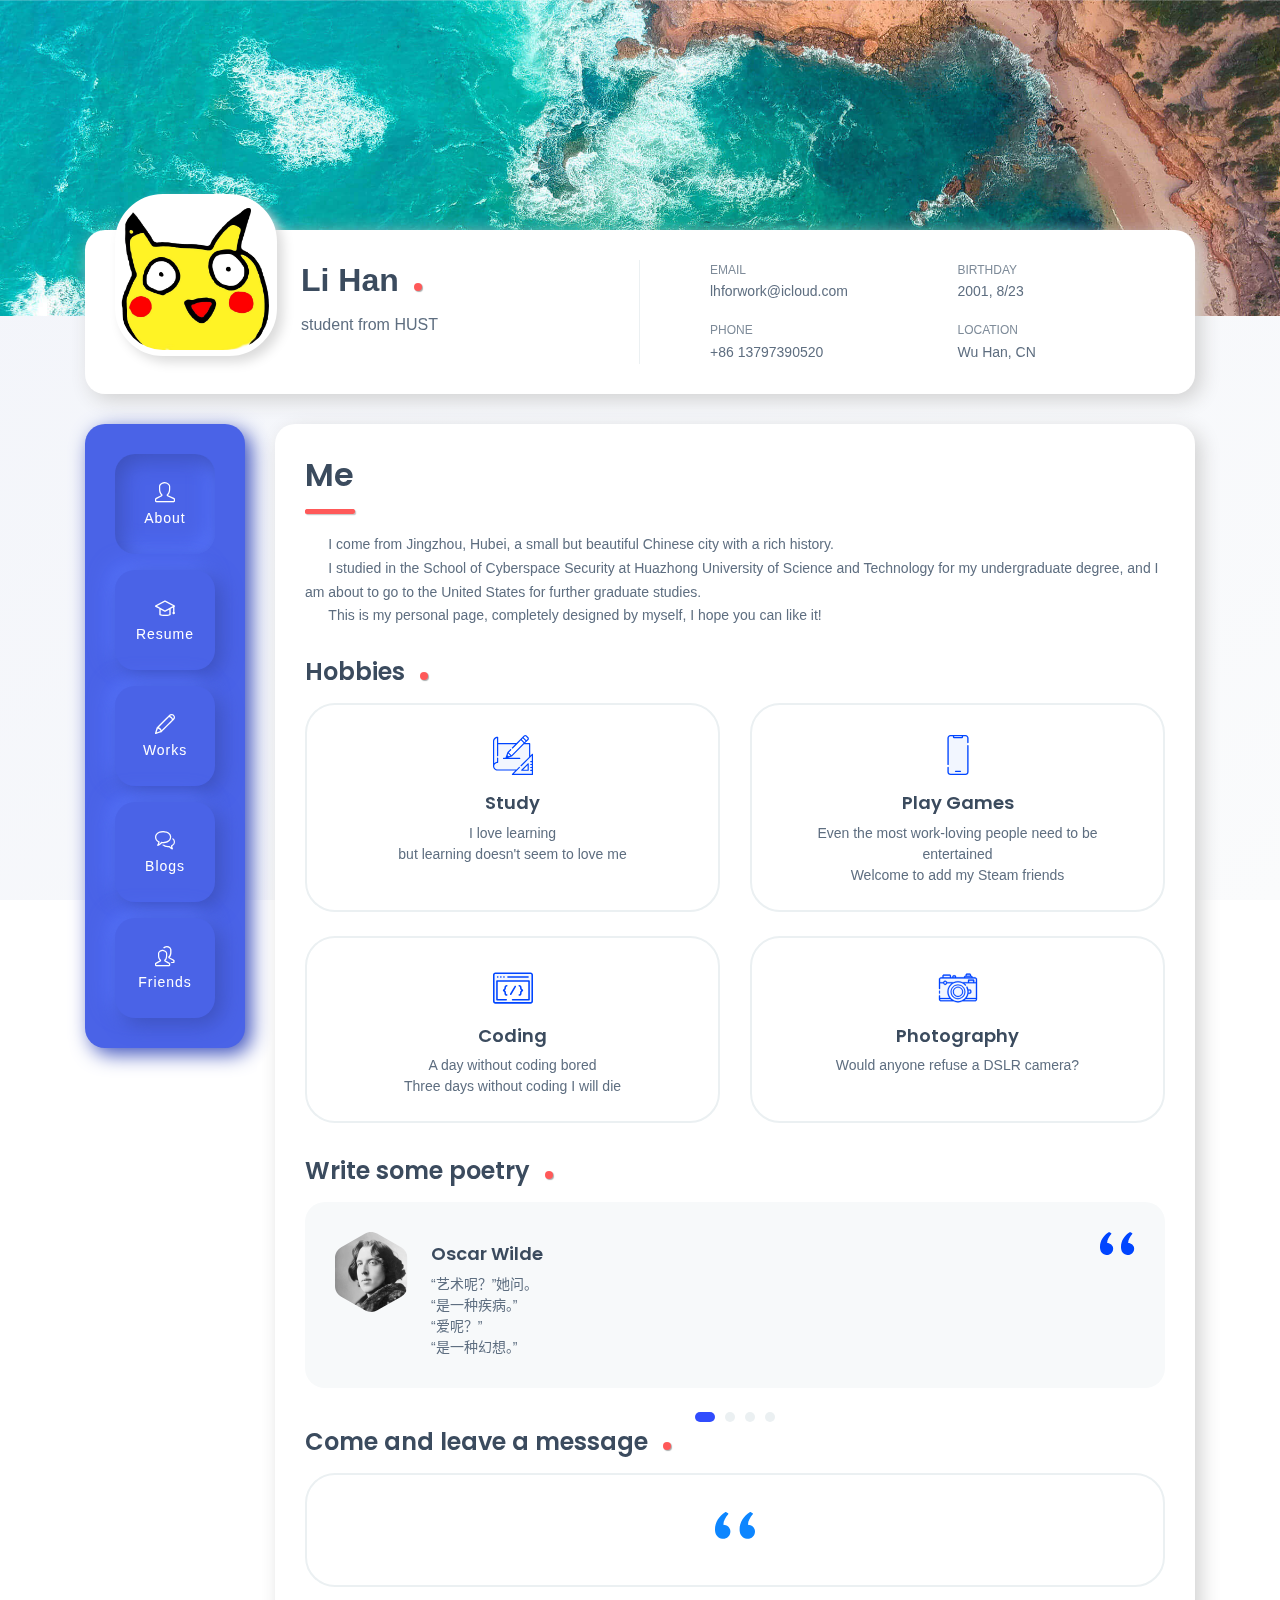
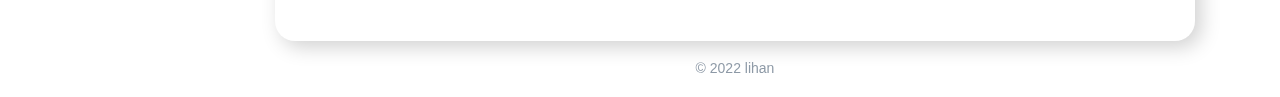
==== commit 7625e507: "haha" ====
--- a/html/about.html
+++ b/html/about.html
@@ -45,7 +45,7 @@
                     </a>
                 </div>
                 <div class="header-base-info">
-                    <h2 class="title">李&nbsp涵</h2>
+                    <h2 class="title">Li&nbspHan</h2>
                     <div class="status">student from HUST</div>
                 </div>
             </div>
@@ -82,29 +82,24 @@
                 <div class="box box-content">
                     <!-- About -->
                     <div class="pb-0 pb-sm-2">
-                        <h1 class="title title--h1 first-title title-separate">我</h1>
-                        <p>&nbsp;&nbsp;&nbsp;&nbsp;&nbsp;&nbsp;我出生于湖北荆州。我是个好人。
-                            <br/>&nbsp;&nbsp;&nbsp;&nbsp;&nbsp;&nbsp;我的名字叫李涵，是来自华中科技大学的学生。（后面来自网络）
-                            <br/>&nbsp;&nbsp;&nbsp;&nbsp;&nbsp;&nbsp;我，爱笑，爱乐，爱简单，爱热闹，爱听音乐爱交朋友，爱自由自在，爱与众同乐，爱hold不住的兴奋，也爱无厘头的搞笑，爱安安静静地自得其乐，也爱疯疯癫癫的热热闹闹，我就是这样，不管你欣赏不欣赏，我依然在自己的人生道路上跌跌撞撞而又不失姿态的走下去。
-                            <br/>&nbsp;&nbsp;&nbsp;&nbsp;&nbsp;&nbsp;我的历史没有光彩夺目的修饰，只有一步一步证明自己的艰辛与坚定。做过团支书，知道团支书的不易与担当;做过学习委员，不是想象中的闲职，是必须为大家的学习负责;获得过“三好学生”，才懂得成功不是随随便便，轻而易举的眼高手低，而是实实在在，不懈努力的眼低手高;获得过“优秀班干”，终于尝到“在其位，谋其政”的甜头。过去了就让它过去吧，毕竟这已成为历史，现在我能做的就是——在大学生新的征途中抓住机遇，展现自己，与大家一起同享大学带来的surprises。
-                            <br/>&nbsp;&nbsp;&nbsp;&nbsp;&nbsp;&nbsp;进入大学意味着无限的机会，一个征服新的领域的机会。我想在大学充实自己的生活，培养自己的能力，“见贤思齐焉”，不断拔高自己。舞台这么大，我会很努力，很努力，很努力，很努力地去拼搏，去奋斗。博一下，才不悔我大学的一路走来。在大学里，我想把最给力的自己展现给大家，与大家伙儿一起day day up!
-                            <br/>&nbsp;&nbsp;&nbsp;&nbsp;&nbsp;&nbsp;在学习上我勤奋严谨，在掌握了本专业知识的基础上，不忘拓展自己的知识面，对课外知识也有比较广泛的涉猎。我还很重视英语的学习，不断努力扩大词汇量，英语交际能力也有了长足的进步。
-                            <br/>&nbsp;&nbsp;&nbsp;&nbsp;&nbsp;&nbsp;同时，为了全面提升个人素质，我积极参加各种活动，这些经历使我认识到团结合作的重要性，也学到了很多社交方面的知识，增加了阅历，相信这对我今后投身社会将起重要作用。
-                            <br/>&nbsp;&nbsp;&nbsp;&nbsp;&nbsp;&nbsp;现在虽存在着很多艰难和困苦,但我坚信大学生活给我的精神财富能够使我战胜它们。“长风破浪会有时，直挂云帆济沧海”，我会好好珍惜它，并全力以赴，为实现自己的人生价值而奋斗。
+                        <h1 class="title title--h1 first-title title-separate">Me</h1>
+                        <p>&nbsp;&nbsp;&nbsp;&nbsp;&nbsp;&nbsp;I come from Jingzhou, Hubei, a small but beautiful Chinese city with a rich history.
+                            <br/>&nbsp;&nbsp;&nbsp;&nbsp;&nbsp;&nbsp;I studied in the School of Cyberspace Security at Huazhong University of Science and Technology for my undergraduate degree, and I am about to go to the United States for further graduate studies.
+                            <br/>&nbsp;&nbsp;&nbsp;&nbsp;&nbsp;&nbsp;This is my personal page, completely designed by myself, I hope you can like it!
                         </p>
                     </div>
 
                     <!-- 爱好 -->
                     <div class="mt-1">
-                        <h2 class="title title--h3">爱好</h2>
+                        <h2 class="title title--h3">Hobbies</h2>
                         <div class="row">
                             <!-- Case Item -->
                             <div class="col-12 col-lg-6">
                                 <div class="case-item">
                                     <img class="case-item-icon" src="../assets/icon/icon-design.svg" alt=""/>
                                     <div>
-                                        <h3 class="title title-h4">学习</h3>
-                                        <p class="case-item-caption">我是个热爱学习的好孩子<br/>但是学习好像不太爱我</p>
+                                        <h3 class="title title-h4">Study</h3>
+                                        <p class="case-item-caption">I love learning<br/>but learning doesn't seem to love me</p>
                                     </div>
                                 </div>
                             </div>
@@ -113,8 +108,8 @@
                                 <div class="case-item">
                                     <img class="case-item-icon" src="../assets/icon/icon-app.svg" alt=""/>
                                     <div>
-                                        <h3 class="title title-h4">打游戏</h3>
-                                        <p class="case-item-caption">虽然但是，即便是卷王也需要娱乐<br/>欢迎加我steam好友</p>
+                                        <h3 class="title title-h4">Play Games</h3>
+                                        <p class="case-item-caption">Even the most work-loving people need to be entertained<br/>Welcome to add my Steam friends</p>
                                     </div>
                                 </div>
                             </div>
@@ -123,8 +118,8 @@
                                 <div class="case-item">
                                     <img class="case-item-icon" src="../assets/icon/icon-dev.svg" alt=""/>
                                     <div>
-                                        <h3 class="title title-h4">LeetCode刷题</h3>
-                                        <p class="case-item-caption">一天不刷闷得慌，三天不刷我就会原地去世</p>
+                                        <h3 class="title title-h4">Coding</h3>
+                                        <p class="case-item-caption">A day without coding bored<br/>Three days without coding I will die</p>
                                     </div>
                                 </div>
                             </div>
@@ -134,8 +129,8 @@
                                 <div class="case-item">
                                     <img class="case-item-icon" src="../assets/icon/icon-photo.svg" alt=""/>
                                     <div>
-                                        <h3 class="title title-h4">摄影</h3>
-                                        <p class="case-item-caption">难道有人会拒绝单反吗 ？</p>
+                                        <h3 class="title title-h4">Photography</h3>
+                                        <p class="case-item-caption">Would anyone refuse a DSLR camera?</p>
                                     </div>
                                 </div>
                             </div>
@@ -144,7 +139,7 @@
 
                     <!-- 诗 -->
                     <div class="mt-2">
-                        <h2 class="title title--h3">写点诗吧</h2>
+                        <h2 class="title title--h3">Write some poetry</h2>
                         <div class="swiper-container js-carousel-review">
                             <div class="swiper-wrapper">
                                 <!-- Item review -->
@@ -155,7 +150,7 @@
                                         </g>
                                     </svg>
                                     <div class="review-item__textbox">
-                                        <h4 class="title title--h5">王尔德</h4>
+                                        <h4 class="title title--h5">Oscar Wilde</h4>
                                         <p class="review-item__caption">“艺术呢？”她问。<br/>“是一种疾病。”
                                             <br/>“爱呢？”<br/>“是一种幻想。”</p>
                                     </div>
@@ -169,7 +164,7 @@
                                         </g>
                                     </svg>
                                     <div class="review-item__textbox">
-                                        <h4 class="title title--h5">菲茨杰拉德</h4>
+                                        <h4 class="title title--h5">Fitzgerald</h4>
                                         <p class="review-item__caption">我感到自己既身在其中，又置身事外，<br/>对人生无穷无尽的变化既着迷，又厌恶。</p>
                                     </div>
                                 </div>
@@ -182,7 +177,7 @@
                                         </g>
                                     </svg>
                                     <div class="review-item__textbox">
-                                        <h4 class="title title--h5">萨特</h4>
+                                        <h4 class="title title--h5">Sartre</h4>
                                         <p class="review-item__caption">人是一堆无用的热情。</p>
                                     </div>
                                 </div>
@@ -195,7 +190,7 @@
                                         </g>
                                     </svg>
                                     <div class="review-item__textbox">
-                                        <h4 class="title title--h5">米兰·昆德拉</h4>
+                                        <h4 class="title title--h5">Milan Kundera</h4>
                                         <p class="review-item__caption">“那咱们往哪儿啊？”<br/>“往前走。”<br/>“哪里是前啊？”<br/>“我对您透露一个大秘密，这是人类最古老的玩笑。往哪走，都是往前走。”</p>
                                     </div>
                                 </div>
@@ -217,7 +212,7 @@
 
                     <!-- 留言板 -->
                     <div class="mt-1">
-                        <h2 class="title title--h3">来留个言吧</h2>
+                        <h2 class="title title--h3">Come and leave a message</h2>
                         <div class="row">
                             <div class="col-12 ">
                                 <a href="board.html">
